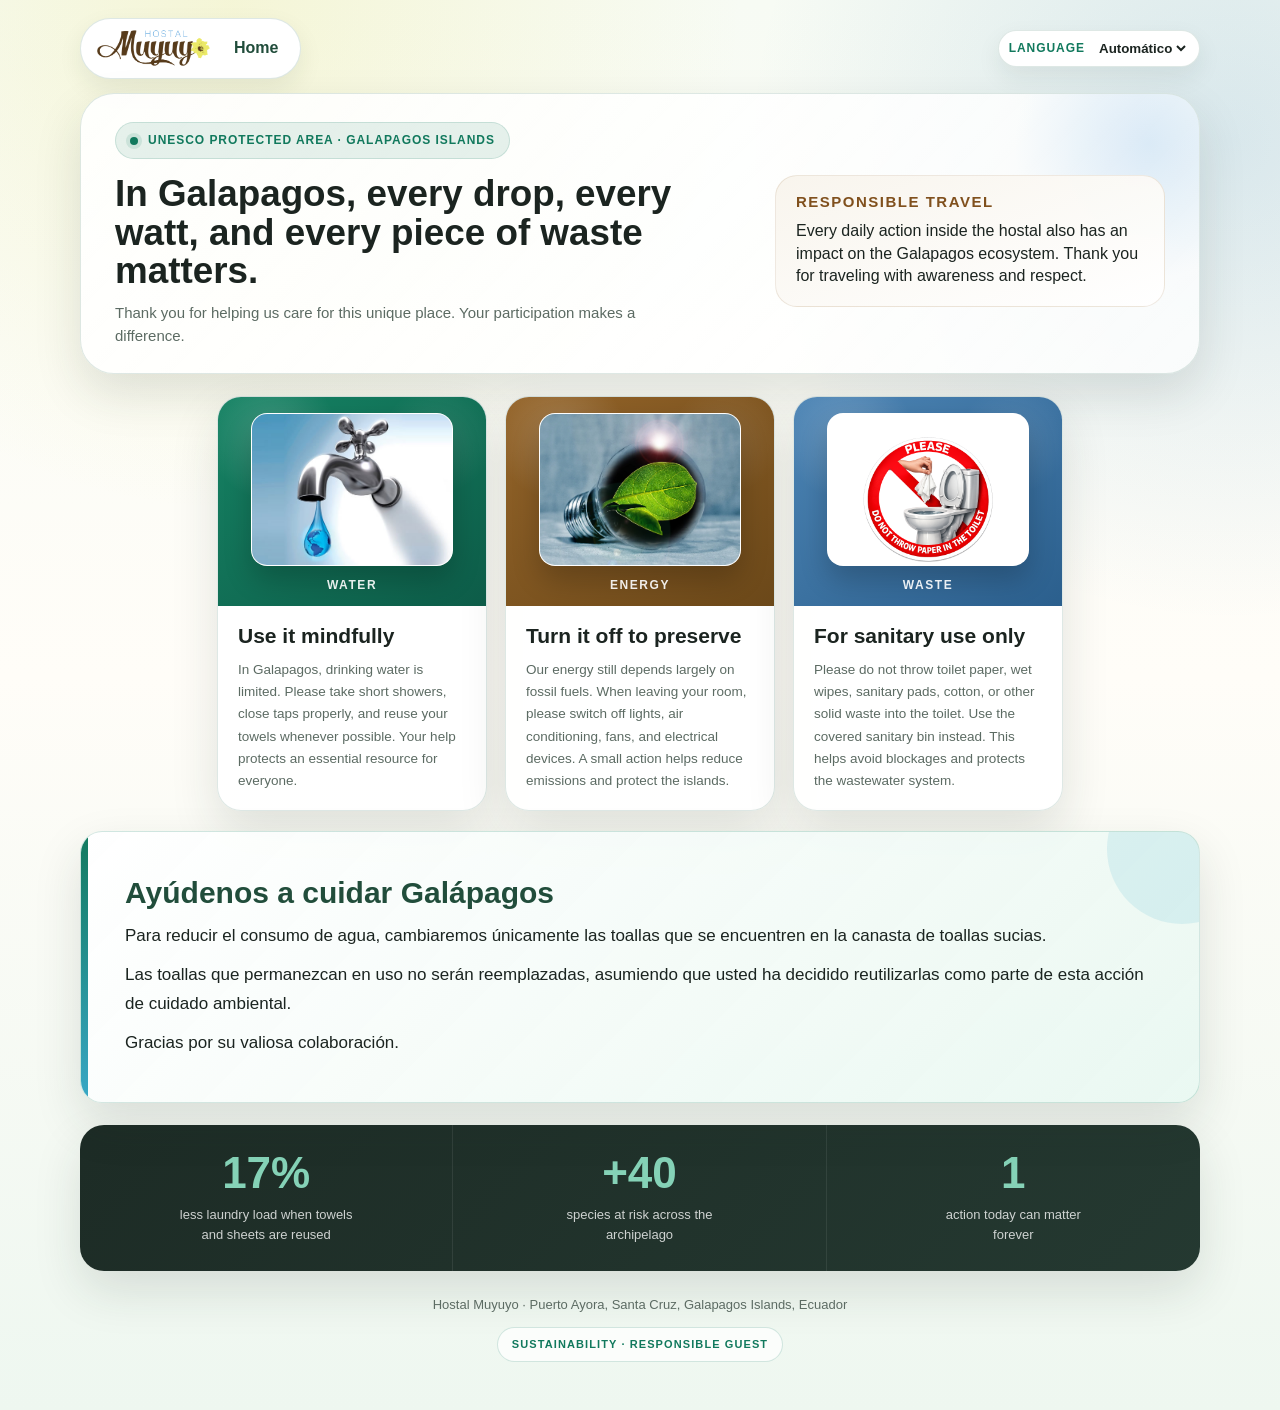
==== Agua Energia Sanitarios/aeds.html @ 87512f90 "Archivos buenas practicas ambientales HMuyuyo" ====
﻿<!doctype html>
<html lang="es">
<head>
<meta charset="UTF-8">
<meta name="viewport" content="width=device-width, initial-scale=1, viewport-fit=cover">
<meta name="description" content="Buenas prácticas ambientales para huéspedes del Hostal Muyuyo en Galápagos.">
<title>Buenas Prácticas - Hostal Muyuyo - Galápagos</title>
<style>
:root{--forest:#214d3b;--leaf:#11795d;--ocean:#317fbd;--gold:#eadc50;--ink:#1b2420;--muted:#5c6b63;--paper:#f7fbf4;--surface:rgba(255,255,255,.9);--line:rgba(24,92,73,.14);--radius:24px;--shadow:0 20px 48px rgba(30,49,42,.13)}
*{box-sizing:border-box}body{margin:0;font-family:Inter,Segoe UI,Roboto,Arial,sans-serif;color:var(--ink);background:radial-gradient(circle at 18% 0%,rgba(234,220,80,.18),transparent 32rem),radial-gradient(circle at 96% 10%,rgba(49,127,189,.16),transparent 30rem),linear-gradient(180deg,#f7fbf4 0%,#fffdf8 48%,#eef7f0 100%);line-height:1.55;min-height:100vh}.page{width:min(1120px,calc(100% - 32px));margin:0 auto;padding:18px 0 48px}.topbar{display:grid;grid-template-columns:1fr auto;align-items:center;gap:14px;margin-bottom:14px}.brand-chip{display:inline-flex;align-items:center;gap:12px;justify-self:start;min-height:58px;padding:8px 10px 8px 14px;background:#fff;border:1px solid var(--line);border-radius:999px;box-shadow:0 10px 24px rgba(30,49,42,.08)}.brand-chip img{width:min(115px,28vw);height:auto;display:block}.top-actions{display:flex;align-items:center;justify-self:end;gap:10px}.home{display:inline-flex;align-items:center;justify-content:center;gap:8px;min-height:40px;padding:9px 12px;border-radius:999px;background:transparent;color:var(--forest);text-decoration:none;font-weight:800;border:0;box-shadow:none;white-space:nowrap}.lang-box{display:flex;align-items:center;gap:10px;padding:8px 10px;border-radius:999px;background:#fff;border:1px solid var(--line);box-shadow:0 10px 24px rgba(30,49,42,.08)}.lang-box label{font-size:12px;font-weight:800;letter-spacing:.08em;text-transform:uppercase;color:var(--leaf)}select{border:0;background:#fff;color:var(--ink);font-weight:800;outline:0}.hero{position:relative;overflow:hidden;background:linear-gradient(135deg,rgba(255,255,255,.9),rgba(255,255,255,.76));border:1px solid var(--line);border-radius:34px;box-shadow:var(--shadow);padding:28px 34px 26px}.hero:after{content:"";position:absolute;width:280px;height:280px;right:-90px;top:-90px;border-radius:50%;background:radial-gradient(circle,rgba(114,175,229,.22),transparent 68%);pointer-events:none}.eyebrow{display:inline-flex;align-items:center;gap:10px;background:rgba(17,121,93,.1);color:var(--leaf);border:1px solid rgba(17,121,93,.15);padding:8px 14px;border-radius:999px;font-size:12px;font-weight:800;letter-spacing:.08em;text-transform:uppercase}.dot{width:8px;height:8px;border-radius:50%;background:var(--leaf);box-shadow:0 0 0 4px rgba(17,121,93,.12)}.hero-grid{display:grid;grid-template-columns:minmax(0,1fr) minmax(300px,390px);gap:18px;margin-top:16px;align-items:start}.hero h1{margin:0;font-size:clamp(1.3rem,3vw,2.3rem);line-height:1.05;max-width:760px}.hero p{margin:10px 0 0;max-width:64ch;color:var(--muted);font-size:15px}.hero-side{position:relative;z-index:1;background:linear-gradient(160deg,rgba(248,244,236,.94),rgba(255,255,255,.94));border:1px solid rgba(128,80,29,.12);border-radius:22px;padding:18px 20px;justify-self:end}.hero-side strong{display:block;color:#80501d;font-size:15px;text-transform:uppercase;letter-spacing:.1em;margin-bottom:10px;line-height:1.1}.hero-side p{margin:0;font-size:16px;line-height:1.4;color:var(--ink)}.cards{display:grid;grid-template-columns:repeat(3,minmax(0,1fr));gap:18px;margin-top:22px}.card{background:var(--surface);border:1px solid var(--line);border-radius:var(--radius);overflow:hidden;box-shadow:var(--shadow);display:flex;flex-direction:column}.card-top{position:relative;overflow:hidden;padding:18px 18px 14px;color:#fff;text-align:center}.card-top:after{content:"";position:absolute;inset:0;background-image:radial-gradient(circle at 20% 18%,rgba(255,255,255,.18),transparent 24%),radial-gradient(circle at 82% 20%,rgba(255,255,255,.1),transparent 20%)}.water .card-top{background:linear-gradient(145deg,#168364,#0d5c48)}.energy .card-top{background:linear-gradient(145deg,#946429,#6b4819)}.card.energy .card-icon{width:min(260px,100%);height:auto;aspect-ratio:4/3;background:#fff;border-radius:16px}.card.energy .card-icon img{object-fit:cover;object-position:center;padding:0}.waste .card-top{background:linear-gradient(145deg,#4d85b5,#2b5f8d)}.card.waste .card-icon{width:min(260px,100%);height:auto;aspect-ratio:4/3;background:#fff;border-radius:16px}.card.waste .card-icon img{object-fit:contain!important;object-position:center!important;padding:0}.card-icon{position:relative;z-index:1;width:min(190px,86%);height:118px;margin:0 auto;border-radius:20px;display:grid;place-items:center;background:rgba(255,255,255,.16);border:1px solid rgba(255,255,255,.18);box-shadow:0 14px 28px rgba(0,0,0,.2),inset 0 1px 0 rgba(255,255,255,.2);overflow:hidden}.card-icon img{width:100%;height:100%;object-fit:cover;display:block}.card.water .card-icon{width:min(260px,100%);height:auto;aspect-ratio:4/3;background:#fff;border-radius:16px}.card.water .card-icon img{object-fit:contain;object-position:center;padding:0}.symbol{font-size:58px;line-height:1}.card-label{position:relative;z-index:1;margin-top:10px;font-size:12px;font-weight:800;letter-spacing:.13em;text-transform:uppercase;opacity:.9}.card-body{padding:20px;display:flex;flex-direction:column;gap:10px}.card h2{margin:0;font-size:22px;line-height:1.18}.card p{margin:0;color:var(--muted);font-size:14px;line-height:1.7}.towel-note{position:relative;overflow:hidden;margin-top:20px;border:1px solid rgba(17,121,93,.18);border-radius:22px;background:linear-gradient(135deg,rgba(255,255,255,.94),rgba(232,247,241,.88));box-shadow:var(--shadow);padding:clamp(28px,4vw,44px)}.towel-note:before{content:"";position:absolute;inset:0 auto 0 0;width:7px;background:linear-gradient(180deg,#11795d,#39a8c6)}.towel-note:after{content:"";position:absolute;width:150px;height:150px;right:-58px;top:-58px;border-radius:50%;background:rgba(57,168,198,.13)}.towel-note h2{position:relative;margin:0 0 12px;color:var(--forest);font-size:clamp(22px,3vw,30px);line-height:1.12}.towel-note p{position:relative;margin:0;max-width:none;color:var(--ink);font-size:clamp(15px,2vw,17px);line-height:1.7}.towel-note p+p{margin-top:10px}.stats{display:grid;grid-template-columns:repeat(3,1fr);margin-top:22px;background:linear-gradient(135deg,rgba(22,37,31,.97),rgba(28,49,41,.96));color:#fff;border-radius:var(--radius);overflow:hidden;box-shadow:var(--shadow)}.stat{padding:26px 22px;text-align:center;border-right:1px solid rgba(255,255,255,.08)}.stat:last-child{border-right:0}.stat-value{font-size:clamp(28px,4vw,44px);font-weight:900;color:#85d2b7;line-height:1}.stat p{margin:10px auto 0;max-width:24ch;font-size:13px;color:rgba(255,255,255,.78)}.footer{text-align:center;color:var(--muted);padding:24px 0 0}.footer p{margin:0;font-size:13px}.pill{display:inline-flex;margin-top:12px;padding:8px 14px;border-radius:999px;border:1px solid rgba(17,121,93,.18);background:rgba(255,255,255,.72);font-size:11px;font-weight:800;letter-spacing:.1em;text-transform:uppercase;color:var(--leaf)}@media(max-width:920px){.hero-grid,.cards,.stats{grid-template-columns:1fr}.hero-side{justify-self:stretch}.stat{border-right:0;border-bottom:1px solid rgba(255,255,255,.08)}.stat:last-child{border-bottom:0}}@media(max-width:680px){.page{width:min(calc(100% - 20px),1120px);padding-top:10px}.topbar{grid-template-columns:1fr}.brand-chip{width:100%;justify-content:space-between}.brand-chip img{width:min(95px,38vw)}.top-actions{width:100%;display:grid;grid-template-columns:1fr;gap:10px}.lang-box{width:100%;justify-content:space-between}.hero{padding:24px 20px 20px;border-radius:26px}.hero h1{font-size:clamp(1.25rem,6vw,1.8rem)}.hero-side p{font-size:15px}.card-icon{height:112px}.card.water .card-icon{width:min(260px,100%);aspect-ratio:4/3}.towel-note{padding:24px 22px}.stats{border-radius:22px}}
.cards{grid-template-columns:repeat(3,minmax(0,270px));justify-content:center}.card-top{padding:16px 16px 12px}.card-body{padding:18px 20px}.card h2{font-size:21px}.card p{font-size:13.5px;line-height:1.65}.card.water .card-icon,.card.energy .card-icon,.card.waste .card-icon{width:min(210px,86%);height:auto!important;aspect-ratio:4/3;background:#fff;border-radius:16px}.card.waste .card-icon img{width:88%!important;height:88%!important;object-fit:contain!important;object-position:center!important;display:block;margin:auto;padding:0}@media(max-width:920px){.cards{grid-template-columns:minmax(0,min(100%,330px));justify-content:center}}@media(max-width:680px){.card.water .card-icon,.card.energy .card-icon,.card.waste .card-icon{width:min(210px,86%);height:auto!important;aspect-ratio:4/3}}</style>
</head>
<body>
<main class="page">
  <div class="topbar">
    <div class="brand-chip" aria-label="Hostal Muyuyo"><img src="[data-uri]" alt="Hostal Muyuyo"><a class="home" href="../index.html" data-i18n="home">Inicio</a></div><div class="top-actions"><div class="lang-box">
      <label for="language-select" data-i18n="menuLabel">Idioma</label>
      <select id="language-select" aria-label="Selector de idioma">
        <option value="auto">Automático</option><option value="es">Español</option><option value="en">English</option><option value="de">Deutsch</option><option value="fr">Français</option><option value="pt">Português</option><option value="ja">日本語</option><option value="ko">한국어</option>
      </select>
    </div></div>
  </div>
  <section class="hero" aria-labelledby="page-title">
    <div class="eyebrow"><span class="dot" aria-hidden="true"></span><span data-i18n="eyebrow">Área protegida UNESCO · Islas Galápagos</span></div>
    <div class="hero-grid">
      <div><h1 id="page-title" data-i18n="heroTitle">En Galápagos, cada gota, cada watt y cada residuo cuentan.</h1><p data-i18n="heroSub">Gracias por ayudarnos a cuidar este lugar único. Tu participación marca la diferencia.</p></div>
      <aside class="hero-side"><strong data-i18n="noteTitle">Turismo responsable</strong><p data-i18n="noteText">Cada acción diaria dentro del hostal también impacta en el ecosistema de Galápagos. Gracias por viajar con conciencia y respeto.</p></aside>
    </div>
  </section>
  <section class="cards" aria-label="Buenas prácticas">
    <article class="card water"><div class="card-top"><div class="card-icon" aria-hidden="true"><img src="[data-uri]" alt=""></div><div class="card-label" data-i18n="waterLabel">Agua</div></div><div class="card-body"><h2 data-i18n="waterTitle">Úsala con conciencia</h2><p data-i18n="waterText">En Galápagos el agua potable es limitada. Te pedimos tomar duchas breves, cerrar bien las llaves y reutilizar tus toallas cuando sea posible. Tu colaboración ayuda a proteger un recurso esencial para todos.</p></div></article>
    <article class="card energy"><div class="card-top"><div class="card-icon" aria-hidden="true"><img src="[data-uri]" alt=""></div><div class="card-label" data-i18n="energyLabel">Energía</div></div><div class="card-body"><h2 data-i18n="energyTitle">Apaga para conservar</h2><p data-i18n="energyText">Nuestra energía aún depende en gran parte de combustibles fósiles. Al salir de la habitación, por favor apaga luces, aire acondicionado, ventiladores y equipos eléctricos. Un pequeño gesto reduce emisiones y cuida las islas.</p></div></article>
    <article class="card waste"><div class="card-top"><div class="card-icon" aria-hidden="true"><img src="[data-uri]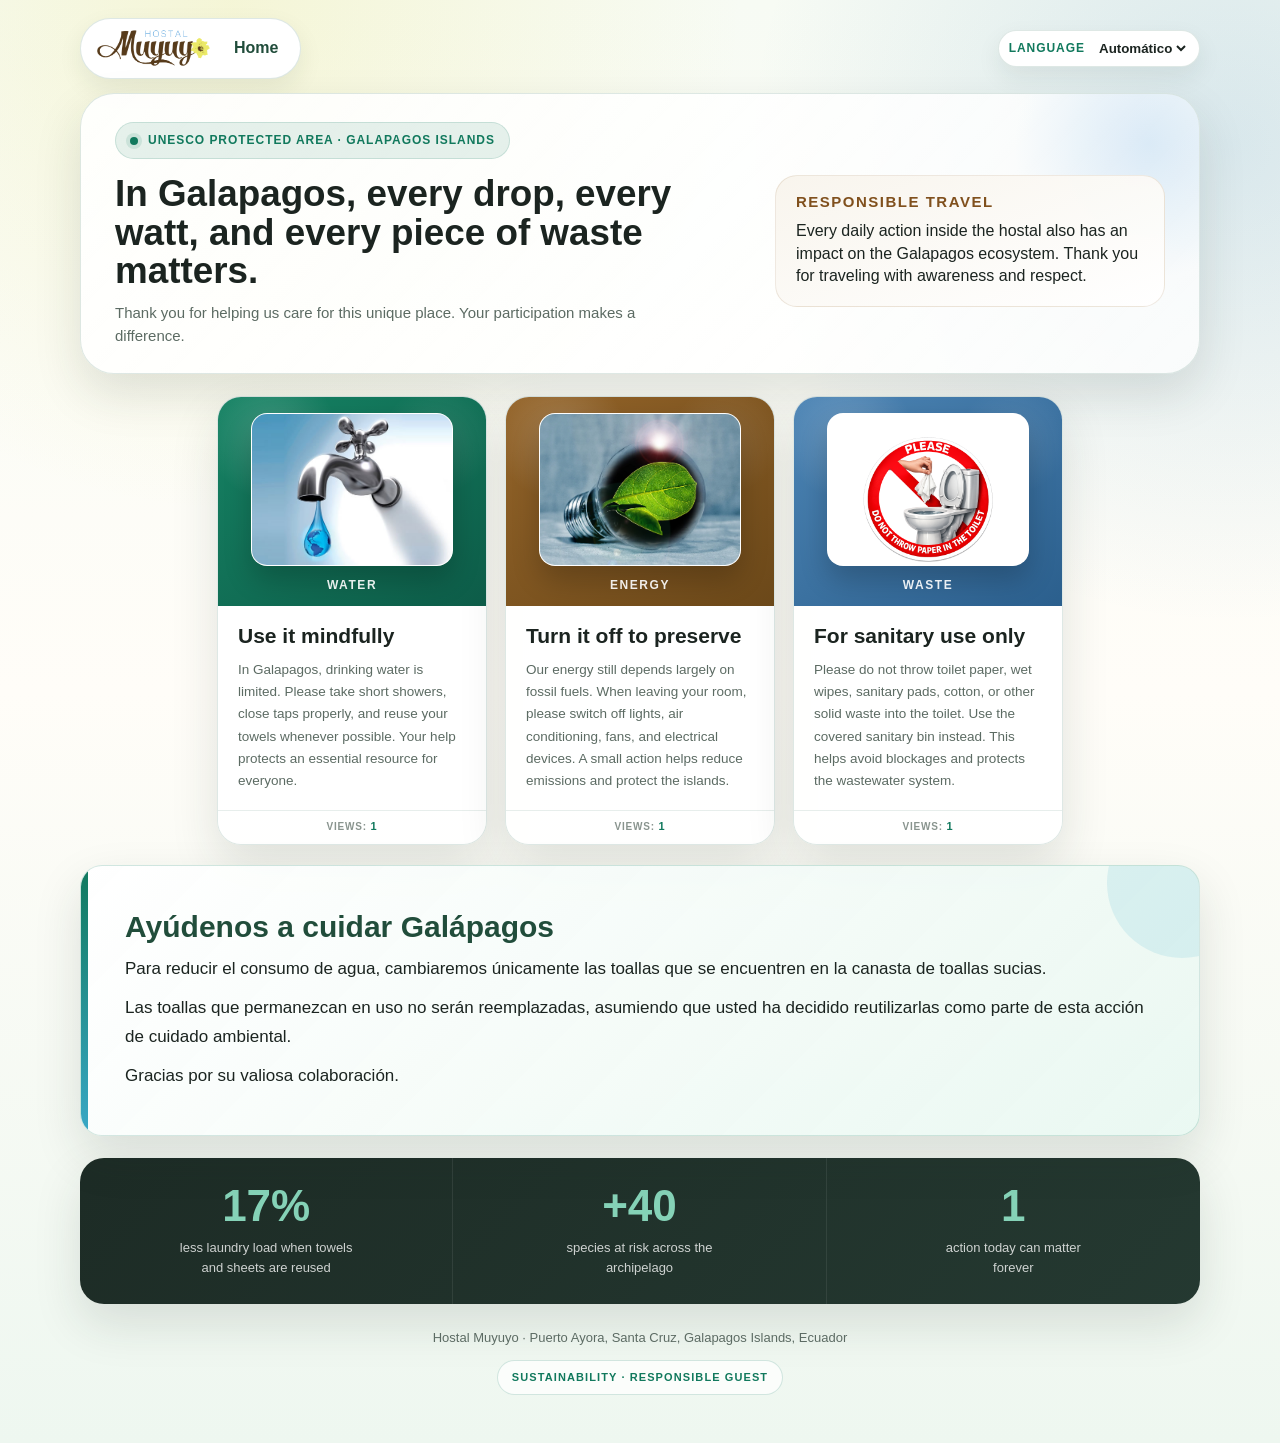
